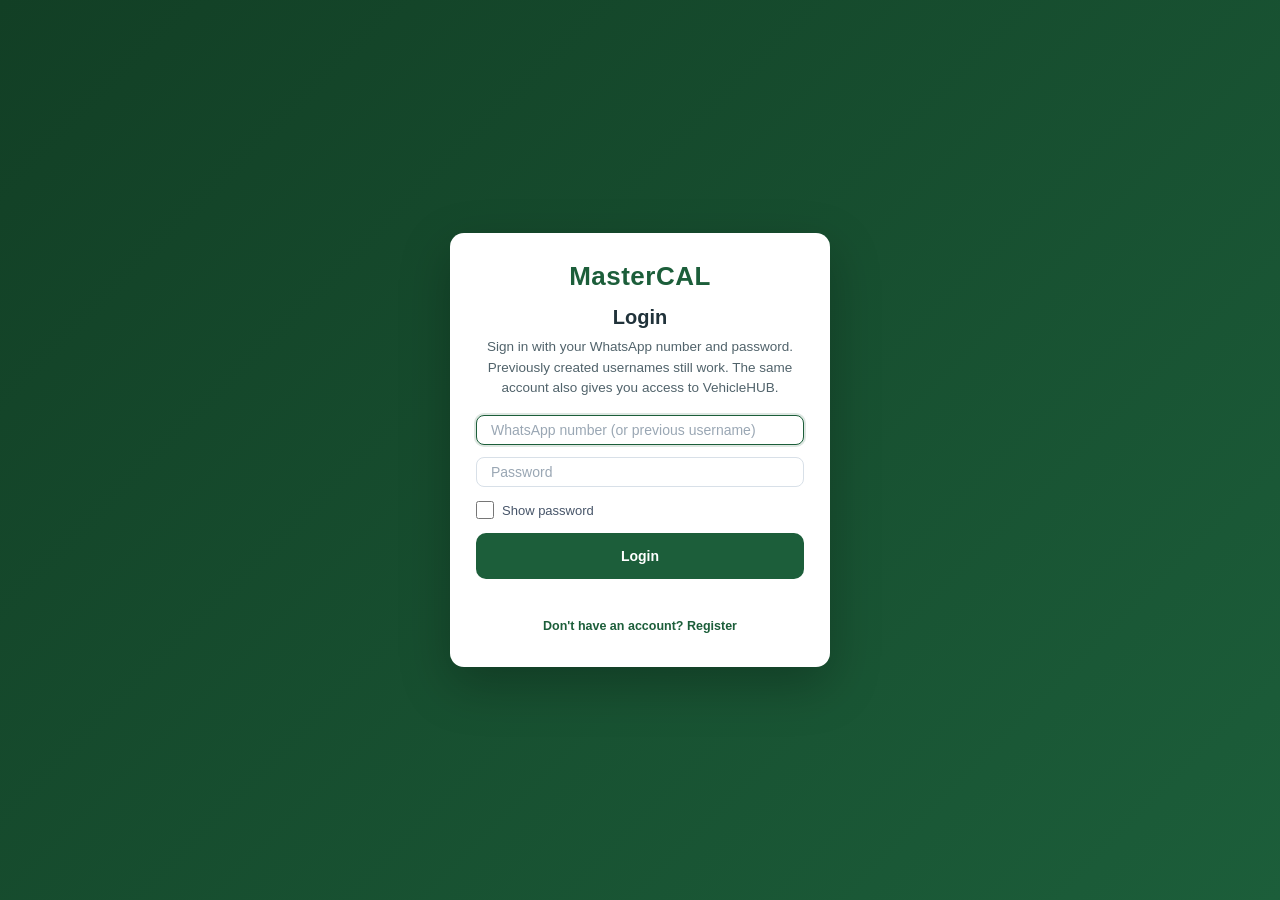
==== index.html @ ed84765b "Refresh MasterCAL app cache version" ====
<!DOCTYPE html>
<html lang="en">

<head>

  <meta charset="UTF-8">
  <meta name="viewport" content="width=device-width,initial-scale=1,viewport-fit=cover">

  <title>MasterCAL Pro</title>

  <!-- PWA -->
  <link rel="manifest" href="manifest.json">
  <meta name="theme-color" content="#1c5e3a">
  <meta name="mobile-web-app-capable" content="yes">
  <meta name="apple-mobile-web-app-capable" content="yes">
  <meta name="apple-mobile-web-app-status-bar-style" content="black-translucent">
  <meta name="apple-mobile-web-app-title" content="MasterCAL">
  <link rel="icon" type="image/png" sizes="32x32" href="icons/favicon-32.png">
  <link rel="apple-touch-icon" sizes="180x180" href="icons/apple-touch-icon.png">

  <!-- SPEED: open the connections to Google Apps Script early (the /exec URL redirects to googleusercontent.com) -->
  <link rel="preconnect" href="https://script.google.com" crossorigin>
  <link rel="preconnect" href="https://script.googleusercontent.com" crossorigin>

  <link rel="stylesheet" href="styles.css">

</head>


<body>

<!-- ACCESS GATE (login / register / pending / blocked) -->
<div id="gate" class="gate">
  <div class="gateCard">
    <div class="gateLogo">MasterCAL</div>
    <div id="gateBody"></div>
  </div>
</div>

<!-- LOADING OVERLAY -->
<div id="loading" class="loading">
  <div class="spinner"></div>
  <div class="loadingText" id="loadingText">Loading…</div>
</div>

<div class="offlineBar" id="offlineBar">
  You are offline — calculations need an internet connection. The app will keep working once you reconnect.
</div>


<div class="page">


  <!-- HEADER -->
  <div class="header">
    <div class="headerTitle">
      <h1>MasterCAL</h1>
      <span>Vehicle Leasing Rental Calculator</span>
    </div>
  </div>

  <!-- TABS -->
  <div class="tabBar">
    <button type="button" class="tab active" data-tab="vehicle">Vehicle Lease</button>
    <button type="button" class="tab" data-tab="threewheel">Three-Wheel</button>
    <button type="button" class="tab" data-tab="bike">Bike Lease</button>
    <button type="button" class="tab" data-tab="vcheck">Vehicle Checking</button>
    <button type="button" class="tab tab-hub" data-tab="hubVehicles">Vehicles</button>
    <button type="button" class="tab tab-hub" data-tab="hubBuyers">Buyers</button>
    <button type="button" class="tab tab-hub" data-tab="hubMatches">Matches</button>
  </div>


  <!-- ============ VEHICLE PANEL ============ -->
  <div id="vehiclePanel">


  <!-- MAIN CONTENT -->
  <div class="main">

    <!-- FACILITY DETAILS -->
    <div class="facility">

      <div class="cardTitle">Facility Details</div>

      <div class="field">
        <label>PRODUCT TYPE</label>
        <select id="productType"></select>
      </div>

      <div class="field">
        <label id="lblFacilityAmount">FACILITY AMOUNT</label>
        <input id="facilityAmount" type="number" inputmode="decimal">
      </div>

      <div class="field">
        <label id="lblBic">BIC</label>
        <input id="bic" type="number" inputmode="decimal">
      </div>

      <div class="field">
        <label id="lblInsurance">INSURANCE</label>
        <input id="insurance" type="number" inputmode="decimal">
      </div>

      <div class="field">
        <label id="lblStampDuty">STAMP DUTY</label>
        <select id="stampDuty"></select>
      </div>

      <div class="field">
        <label id="lblIrr">IRR (%)</label>
        <input id="irr" type="number" inputmode="decimal">
      </div>

      <div class="field">
        <label id="lblPeriod">PERIOD</label>
        <input id="period" type="number" inputmode="numeric">
      </div>

      <!-- MONTHLY RENTAL sits under the facility inputs -->
      <div class="summary">
        <div class="tw-bigrow">
          <div class="tw-biglabel" id="monthlyRentalTitle">Monthly Rental</div>
          <div class="bigValue red"><span id="monthlyRental">0.00</span></div>
        </div>
        <table class="summaryTable">
          <tr><td>Rate /100,000</td><td id="rate100"></td></tr>
          <tr><td>Total Interest</td><td id="totalInterest"></td></tr>
          <tr><td>Total Paid</td><td id="totalPaid"></td></tr>
        </table>
      </div>

    </div>


    <!-- MIDDLE COLUMN: ADD BULLET PAYMENT on top, the bullet schedule under it,
         Rental with Residual at the bottom -->
    <div class="bulletColumn">

    <div class="bulletButtonCard">
      <button type="button" id="addBulletPaymentButton" class="addBulletPaymentButton">
        ADD BULLET PAYMENT
      </button>
    </div>

    <!-- BULLET PAYMENT SCHEDULE -->
    <div class="scheduleCard" id="scheduleCard">

      <div class="scheduleHeader">
        <div class="cardTitle scheduleTitle">Bullet Payment Schedule</div>
        <div class="scheduleControls">
          <select id="scheduleType">
            <option value="MANUAL SCHEDULE">MANUAL SCHEDULE</option>
            <option value="SLABBED SCHEDULE">SLABBED SCHEDULE</option>
          </select>
        </div>
      </div>

      <div class="scheduleTableContainer">
        <table id="scheduleTable">
          <thead>
            <tr>
              <th>FROM</th>
              <th>TO</th>
              <th>AMOUNT</th>
            </tr>
          </thead>
          <tbody id="scheduleBody"></tbody>
        </table>
      </div>

    </div>


    <!-- RENTAL WITH RESIDUAL -->
    <div class="summaryColumn residualCard">

      <div class="bulk">
        <div class="cardTitle">Rental with Residual</div>
        <div class="tw-bigrow">
          <div class="tw-biglabel">Residual Rental</div>
          <div class="bigValue blue"><span id="lastMonthRental">0.00</span></div>
        </div>
        <table class="summaryTable">
          <tr><td>Residual Value</td><td id="bulkAmount"></td></tr>
          <tr><td>Total Interest</td><td id="lastMonthInterest"></td></tr>
          <tr><td>Total Paid</td><td id="lastMonthTotalPaid"></td></tr>
        </table>
      </div>

    </div>

    </div>
    <!-- END .bulletColumn -->

  </div>
  <!-- END .main -->


  <!-- CHARGES CALCULATION (J1:L14) -->
  <div id="chargesSection" class="chargesCard">
    <div class="cardTitle" id="chargesTitle">Charges Calculation</div>
    <div class="tw-bigrow">
      <div class="tw-biglabel">Total Charges</div>
      <div class="bigValue red"><span id="chargesTotal">0.00</span></div>
    </div>
    <table class="chargesTable">
      <tbody id="chargesBody"></tbody>
    </table>
  </div>

  <!-- Rental-schedule toggle: full-width bar under the cards (same as the other tabs) -->
  <div class="vehicleScheduleToggleRow">
    <button type="button" id="rentalScheduleToggle" class="rentalScheduleToggle">
      SHOW RENTAL SCHEDULE
    </button>
  </div>


  <!-- RENTAL SCHEDULE -->
  <div id="rentalScheduleSection" class="rentalScheduleSection">
    <div class="rentalScheduleTableContainer">
      <table id="rentalScheduleTable">
        <tbody id="rentalScheduleBody"></tbody>
      </table>
    </div>
  </div>

  </div>
  <!-- ============ END VEHICLE PANEL ============ -->


  <!-- ============ THREE-WHEEL PANEL (built by app.js) ============ -->
  <div id="threewheelPanel" hidden>
    <div id="twLoading" class="twLoading">Loading three-wheel calculator…</div>
    <div id="twGrid" class="tw-grid"></div>

    <!-- 3W RENTAL SCHEDULE (computed in app.js) -->
    <div class="twScheduleWrap">
      <button type="button" id="twScheduleToggle" class="rentalScheduleToggle">
        SHOW RENTAL SCHEDULE
      </button>
      <div id="twScheduleSection" class="rentalScheduleSection">
        <div class="rentalScheduleTableContainer">
          <table id="twScheduleTable"><tbody id="twScheduleBody"></tbody></table>
        </div>
      </div>
    </div>
  </div>

  <!-- ============ BIKE PANEL (built by app.js) ============ -->
  <div id="bikePanel" hidden>
    <div id="bkLoading" class="twLoading">Loading bike calculator…</div>
    <div id="bkGrid" class="tw-grid"></div>

    <!-- BIKE RENTAL SCHEDULE (computed in app.js) -->
    <div class="twScheduleWrap">
      <button type="button" id="bkScheduleToggle" class="rentalScheduleToggle">
        SHOW RENTAL SCHEDULE
      </button>
      <div id="bkScheduleSection" class="rentalScheduleSection">
        <div class="rentalScheduleTableContainer">
          <table id="bkScheduleTable"><tbody id="bkScheduleBody"></tbody></table>
        </div>
      </div>
    </div>
  </div>



  <!-- ============ VEHICLE CHECKING (ikman.lk / riyasewana.com ad prices, filled by app.js) ============ -->
  <div id="vcheckPanel" class="vcPanel" hidden>
    <form id="vcForm" class="vcForm" autocomplete="off">
      <label><span>Vehicle Type</span><select id="vcType" required></select></label>
      <label><span>Make</span><select id="vcMake" required></select>
        <input id="vcMakeOther" type="text" placeholder="Enter make" hidden></label>
      <label><span>Model</span><select id="vcModel" required></select>
        <input id="vcModelOther" type="text" placeholder="Enter model" hidden></label>
      <label><span>Grade</span><select id="vcGrade"></select></label>
      <label><span>Year</span><select id="vcYear"></select></label>
      <button type="submit" id="vcGo" class="vcGo">Check</button>
    </form>
    <div id="vcOut" class="vcOut"><p class="vcHint">Select the make, model and year, then tap <b>Check</b> to see a price summary of current ads on ikman.lk and riyasewana.com.</p></div>
  </div>

  <!-- ============ VEHICLEHUB SECTIONS ============ -->
  <div id="hubPanel" class="hubPanel" hidden>
    <iframe id="hubFrame" class="hubFrame" title="VehicleHUB section" loading="lazy"></iframe>
  </div>

</div>
<!-- END .page -->


<script src="app.js?v=90"></script>

<script>
  /* Register the service worker (PWA install + offline shell). */
  if ("serviceWorker" in navigator) {
    window.addEventListener("load", function () {
      navigator.serviceWorker.register("sw.js").catch(function (e) {
        console.warn("SW registration failed:", e);
      });
    });
  }
</script>

</body>

</html>
---- styles.css ----
/* =====================================================================
   MasterCAL Pro — styles.css  (v30, fresh consolidated build)

   ONE theme only: Central Finance — deep forest green (#1c5e3a) brand,
   orange accent, RED result amounts, clean white inputs, soft cards.

   Layout
     • Vehicle tab  : 4-column grid on wide screens (≥1100px),
                      3 columns when the Bullet card is hidden;
                      stacks to one column below 1100px.
     • Three-Wheel  : 4-card grid on wide screens; stacks below.
   No legacy teal / yellow-input / duplicate-theme layers remain.
===================================================================== */

/* ---------- design tokens ---------- */
:root{
  /* input boxes: 35% shorter than before (46px -> 30px, 50px on phones -> 32px, schedule 32px -> 21px, charges dropdown 34px -> 22px) */
  --ctl-h:30px; --ctl-h-sm:21px; --ctl-h-xs:22px;
  /* every card on every tab has at least this height (set from measured content, see end of file) */
  --card-min-h:580px;
  --brand:#1c5e3a; --brand-600:#17502f; --brand-700:#123f25;
  --accent:#f5a623;
  --bg:#f4f6fa; --card:#ffffff; --line:#e7eaf0;
  --ink:#1e293b; --muted:#5b6b7b; --faint:#9aa7b4;
  --field:#ffffff; --field-bd:#d8e0e8; --row:#f6f8fb;
  --result-bg:#f6faf7; --result-ink:#d8261c; --result-bd:#dce8e0;
}

*{
  margin:0; padding:0; box-sizing:border-box;
  font-family:"Inter",-apple-system,"Segoe UI",Roboto,Arial,sans-serif;
}

body{
  background:var(--bg);
  color:var(--ink);
  padding:10px;
  -webkit-font-smoothing:antialiased;
}

.page{ width:100%; max-width:1480px; margin:0 auto; }


/* ---------- offline banner ---------- */
.offlineBar{
  display:none;
  width:100%; max-width:1480px;
  margin:0 auto 10px;
  background:#d71920; color:#fff;
  border-radius:8px; padding:8px 14px;
  font-size:13px; font-weight:600;
}
.offlineBar.show{ display:block; }


/* ---------- header ---------- */
.header{
  background:linear-gradient(100deg,var(--brand-700),var(--brand));
  border-radius:14px;
  color:#fff;
  padding:16px 22px;
  margin-bottom:12px;
  box-shadow:0 6px 18px rgba(11,60,37,.20);
  border-bottom:3px solid var(--accent);
}
.header .headerTitle{ width:300px; }
.header h1{ font-size:26px; font-weight:700; letter-spacing:.3px; line-height:1.1; }
.header span{ display:block; font-size:13px; margin-top:4px; opacity:.92; }


/* ---------- tabs ---------- */
.tabBar{ display:flex; gap:8px; margin:0 0 12px; flex-wrap:wrap; }
.tab{
  flex:0 0 auto;
  border:1px solid var(--line);
  background:#fff;
  color:var(--muted);
  font-size:14px; font-weight:700;
  padding:10px 20px;
  border-radius:10px;
  cursor:pointer;
}
.tab.active{ background:var(--brand); color:#fff; border-color:var(--brand); }
.tab:hover:not(.active){ background:#f2f6f4; }


/* ---------- cards (shared) ---------- */
.facility,
.scheduleCard,
.summaryColumn,
.chargesCard,
.rentalScheduleSection,
.bulletButtonCard,
.tw-card{
  background:var(--card);
  border:1px solid var(--line);
  border-radius:14px;
  padding:18px;
  box-shadow:0 6px 18px rgba(20,40,60,.05);
}

/* stacked-view spacing (reset inside the wide grid below) */
.facility,
.scheduleCard,
#chargesSection,
.summaryColumn,
.bulletButtonCard{ margin-bottom:12px; }
.bulletButtonCard{ padding:12px; }
.facility .summary{ margin-top:12px; padding-top:4px; }
.vehicleScheduleToggleRow{ margin-bottom:12px; }
.vehicleScheduleToggleRow .rentalScheduleToggle{ width:100%; height:46px; margin:0; }
.summaryColumn .summary,
.summaryColumn .bulk{ background:none; border:0; box-shadow:none; padding:0; border-radius:0; }

.cardTitle,
.scheduleTitle{
  color:var(--ink);
  font-size:16px;             /* headings a touch smaller */
  font-weight:700;
  margin-bottom:10px;
  line-height:1.15;
  text-transform:uppercase;   /* all card headings uppercase, one size */
  letter-spacing:.3px;
}


/* ---------- form fields ---------- */
.field{ margin-bottom:10px; }
.field label{
  display:block;
  color:var(--muted);
  font-size:12px; font-weight:600;
  letter-spacing:.2px;
  margin-bottom:5px;
}

/* spacer between the two summary cards (stacked view) */
.summarySpacer{ height:14px; }

/* ---------- grid lines between rows inside cards ---------- */
.facility .field,
.tw-card .field{
  border-bottom:1px solid var(--line);
  padding-bottom:6px;
}
.facility .field:last-of-type,
.tw-card .field:last-of-type{ border-bottom:0; padding-bottom:0; }

/* horizontal rule under each card title */
.facility .cardTitle,
.tw-card .cardTitle,
.summaryColumn .cardTitle,
.chargesCard .cardTitle{
  border-bottom:2px solid var(--line);
  padding-bottom:10px;
}

input, select{
  width:100%;
  height:var(--ctl-h);
  border:1px solid var(--field-bd);
  border-radius:8px;
  padding:0 10px;
  background:var(--field);
  color:var(--ink);
  font-size:14px;
  outline:none;
}
input::placeholder{ color:var(--faint); }
input:focus, select:focus{
  border-color:var(--brand);
  box-shadow:0 0 0 3px rgba(28,94,58,.14);
}

/* disabled inputs (BIC / INSURANCE / STAMP DUTY when the sheet flag = NO) */
input:disabled, select:disabled,
input.is-disabled, select.is-disabled{
  background:#eef1f4;
  color:var(--faint);
  border-color:#e2e7ec;
  cursor:not-allowed;
  opacity:.85;
}


/* ---------- result value boxes (RED) ---------- */
.bigValue{
  height:64px;
  border-radius:12px;
  background:var(--result-bg);
  color:var(--result-ink);
  border:1px solid var(--result-bd);
  font-size:32px; font-weight:700;
  display:flex; align-items:center; justify-content:flex-end;
  padding:0 16px;
  margin-bottom:16px;
  font-variant-numeric:tabular-nums;
}
.bigValue.calculating{ opacity:.75; position:relative; }
.bigValue.calculating::before{
  content:"";
  position:absolute; left:14px;
  width:18px; height:18px;
  border:3px solid rgba(28,94,58,.30);
  border-top-color:var(--brand);
  border-radius:50%;
  animation:mc-spin .7s linear infinite;
}


/* ---------- summary tables (soft pill rows) ---------- */
.summaryTable{ width:100%; border-collapse:separate; border-spacing:0 6px; table-layout:fixed; }
.summaryTable td{
  border:0;
  background:var(--row);
  height:38px; padding:8px 12px;
  font-size:13px; color:var(--muted);
}
.summaryTable td:first-child{ border-radius:8px 0 0 8px; text-align:left; width:58%; }
.summaryTable td:last-child{
  border-radius:0 8px 8px 0;
  text-align:right;
  color:var(--ink); font-weight:700;
  font-variant-numeric:tabular-nums;
}


/* ---------- action buttons ---------- */
.addBulletPaymentButton,
.rentalScheduleToggle{
  width:100%; height:44px;
  border:0; border-radius:10px;
  background:var(--brand); color:#fff;
  font-size:12.5px; font-weight:700; letter-spacing:.3px;
  cursor:pointer;
  box-shadow:0 2px 8px rgba(28,94,58,.22);
}
.addBulletPaymentButton:hover,
.rentalScheduleToggle:hover{ background:var(--brand-700); }

/* buttons pinned to the bottom of a card */
.chargesButtons{ margin-top:auto; padding-top:14px; display:flex; flex-direction:column; gap:8px; }
.chargesButtons .addBulletPaymentButton,
.chargesButtons .rentalScheduleToggle{ width:100%; margin:0; }

/* ADD BULLET PAYMENT button: its own small card at the top of the middle column */
.bulletButtonCard .addBulletPaymentButton{ width:100%; margin:0; }


/* ---------- bullet payment schedule ---------- */
.scheduleHeader{
  display:flex; justify-content:space-between; align-items:flex-start;
  margin-bottom:10px; gap:12px;
}
.scheduleControls{ display:flex; align-items:center; gap:8px; }
.scheduleHeader select{ width:180px; height:29px; flex-shrink:0; font-size:12px; padding:0 10px; }

.scheduleTableContainer{ overflow:auto; }

table{ width:100%; border-collapse:collapse; table-layout:fixed; }

#scheduleTable th{
  height:28px; padding:4px;
  border:1px solid #dbe7e4;
  background:var(--brand); color:#fff;
  font-size:13px; font-weight:700; text-align:center;
}
#scheduleTable td{ height:26px; padding:2px 3px; border:1px solid #eef1f4; text-align:center; }
#scheduleTable td:nth-child(1){ width:24%; }
#scheduleTable td:nth-child(2){ width:24%; }
#scheduleTable td:nth-child(3){ width:56%; }
#scheduleTable input{
  width:100%; height:var(--ctl-h-sm); padding:0 6px;
  font-size:13px; text-align:center;
  background:var(--field); border:1px solid var(--field-bd);
  border-radius:8px; min-width:0;
}

/* MANUAL SCHEDULE hides the "TO" column; SLABBED shows it */
#scheduleTable.hide-to th:nth-child(2),
#scheduleTable.hide-to td:nth-child(2){ display:none; }
#scheduleTable.hide-to th:nth-child(1),
#scheduleTable.hide-to td:nth-child(1){ width:40%; }
#scheduleTable.hide-to th:nth-child(3),
#scheduleTable.hide-to td:nth-child(3){ width:60%; }

.scheduleAmountCell{ display:flex; align-items:center; gap:6px; width:100%; }
.scheduleAmountCell input{ flex:1; min-width:9ch; }   /* ~10 numeric digits */
.scheduleAction{
  width:56px; height:32px; padding:0 2px;
  border:0; border-radius:8px;
  background:var(--brand); color:#fff;
  font-size:10px; font-weight:700; cursor:pointer;
}
.scheduleAction.delete{ background:#e11d48; }
.scheduleAction:hover{ opacity:.9; }
.scheduleAction:disabled{ opacity:.6; cursor:not-allowed; }


/* ---------- charges card ---------- */
.chargesCard{ margin-top:0; display:flex; flex-direction:column; }   /* gap comes from the card above (margin-bottom:12px) */
.chargesTable{ width:100%; border-collapse:separate; border-spacing:0 6px; table-layout:fixed; }
.chargesTable td{ border:0; background:var(--row); height:38px; padding:8px 12px; font-size:13px; color:var(--muted); }
.chargesTable td:first-child{ border-radius:8px 0 0 8px; text-align:left; width:58%; }
.chargesTable td:last-child{ border-radius:0 8px 8px 0; text-align:right; font-weight:700; color:var(--ink); white-space:nowrap; font-variant-numeric:tabular-nums; }
.chargesCard .tw-bigrow{ margin-top:0; }

.chargesSelect{
  width:auto; max-width:100%; height:var(--ctl-h-xs); padding:0 6px;
  font-size:12px; border:1px solid var(--field-bd); border-radius:6px;
  background:var(--field); font-weight:600; color:var(--ink);
}


/* ---------- rental schedule ---------- */
.rentalScheduleSection{ width:100%; margin-top:10px; display:none; padding:0 12px 12px; }
.rentalScheduleTableContainer{ width:100%; overflow:auto; max-height:520px; }
#rentalScheduleTable{ width:100%; min-width:1050px; border-collapse:collapse; table-layout:fixed; }
#rentalScheduleTable tr:first-child td{
  height:42px; padding:7px 8px;
  background:var(--brand); color:#fff; border:1px solid #fff;
  font-size:13px; font-weight:700; text-align:center; white-space:nowrap;
}
#rentalScheduleTable tr:not(:first-child) td{
  height:34px; padding:5px 8px;
  border:1px solid #d9d9d9; background:#fff; color:var(--ink);
  font-size:13px; white-space:nowrap;
}
#rentalScheduleTable td:first-child{ text-align:center; font-weight:600; }
#rentalScheduleTable tr:not(:first-child) td:not(:first-child){ text-align:right; }
#rentalScheduleTable td:nth-child(1){ width:11%; }
#rentalScheduleTable td:nth-child(2){ width:18%; }
#rentalScheduleTable td:nth-child(3){ width:18%; }
#rentalScheduleTable td:nth-child(4){ width:18%; }
#rentalScheduleTable td:nth-child(5){ width:18%; }
#rentalScheduleTable td:nth-child(6){ width:17%; }
#rentalScheduleTable tr:not(:first-child):hover td{ background:#f4fbfb; }


/* ---------- 3W rental schedule ---------- */
.twScheduleWrap{ margin-top:12px; }
.twScheduleWrap .rentalScheduleToggle{ width:100%; height:46px; }
#twScheduleSection,
#bkScheduleSection { display:none; margin-top:10px; }
#twScheduleTable,
#bkScheduleTable { width:100%; min-width:640px; border-collapse:collapse; table-layout:fixed; }
#twScheduleTable tr:first-child td,
#bkScheduleTable tr:first-child td {
  height:42px; padding:7px 8px;
  background:var(--brand); color:#fff; border:1px solid #fff;
  font-size:13px; font-weight:700; text-align:center; white-space:nowrap;
}
#twScheduleTable tr:not(:first-child) td,
#bkScheduleTable tr:not(:first-child) td {
  height:34px; padding:5px 8px;
  border:1px solid #d9d9d9; background:#fff; color:var(--ink);
  font-size:13px; white-space:nowrap;
}
#twScheduleTable td:first-child,
#bkScheduleTable td:first-child { text-align:center; font-weight:600; width:10%; }
#twScheduleTable tr:not(:first-child) td:not(:first-child),
#bkScheduleTable tr:not(:first-child) td:not(:first-child) { text-align:right; }
#twScheduleTable tr:not(:first-child):hover td,
#bkScheduleTable tr:not(:first-child):hover td { background:#f4fbfb; }


/* ---------- three-wheel tab ---------- */
.twLoading{ padding:30px; text-align:center; color:var(--muted); font-weight:600; }
.tw-grid{ display:grid; grid-template-columns:1fr; gap:12px; position:relative; }

/* 3W busy state: dim the grid + centered spinner while the sheet
   recalculates or dropdown options are refreshing. */
.tw-grid.tw-busy{ pointer-events:none; }
.tw-grid.tw-busy::after{
  content:""; position:absolute; inset:-4px; z-index:5;
  background:rgba(244,246,250,.55); border-radius:14px;
}
.tw-grid.tw-busy::before{
  content:""; position:absolute; z-index:6;
  top:50%; left:50%; margin:-22px 0 0 -22px;
  width:44px; height:44px;
  border:4px solid #cfe6e8; border-top-color:var(--brand);
  border-radius:50%; animation:mc-spin .8s linear infinite;
}

/* Fields are horizontal: label on the left, control on the right
   (both the Vehicle-Lease facility card and the 3W cards). */
.facility .field,
.tw-card .field{
  display:flex; align-items:center; justify-content:space-between;
  gap:12px; margin-bottom:7px;
}
.facility .field label,
.tw-card .field label{ margin:0; flex:1 1 auto; }
.facility .field select,
.facility .field input,
.tw-card .field select,
.tw-card .field input{ flex:0 0 auto; width:48%; max-width:230px; }

/* big result value with a label tile beside it */
.tw-bigrow{ display:flex; gap:10px; align-items:stretch; margin-bottom:10px; }
.tw-biglabel{
  flex:0 0 42%;
  display:flex; align-items:center;
  font-weight:800; font-size:14px; letter-spacing:.3px; color:var(--ink); text-transform:uppercase;
  background:#fff; border:1px solid var(--result-bd); border-radius:12px; padding:0 14px;
}
.tw-bigrow .bigValue{ flex:1 1 auto; margin:0; }

/* spacing for the 3W summary tables (replaces old inline styles) */
.tw-card .summaryTable{ margin-top:8px; }

/* Initial-Charges input block sits below the summary table */
.tw-card-inputs{ margin-top:10px; }

/* dark line separating the RMV input from Total Capitalized / Flat Rate */
.tw-cap-divider{ border-top:2px solid var(--ink); margin:10px 0 4px; }
.tw-cap-table{ margin-top:0; }

/* the "PAYMENT DETAIL" sub-heading inside a 3W card */
.tw-card .tw-subtitle{ margin-top:12px; }
.summaryColumn .tw-subtitle{ margin-top:12px; }

/* read-only display field (kept for any future use) */
.tw-readonly{ background:var(--row); color:var(--ink); font-weight:700; cursor:default; }
.tw-readonly:focus{ box-shadow:none; border-color:var(--field-bd); }

/* on small phones keep label and control on one row; the control takes a bit more room */
@media (max-width:560px){
  .facility .field,
  .tw-card .field{ gap:10px; }
  .facility .field select, .facility .field input,
  .tw-card .field select, .tw-card .field input{ width:56%; max-width:none; }
  .tw-biglabel{ flex-basis:40%; font-size:12px; }
}


/* ---------- loading overlay ---------- */
.loading{
  position:fixed; inset:0; z-index:9998;
  display:none;   /* JS sets display:flex to show */
  flex-direction:column; align-items:center; justify-content:center; gap:14px;
  background:rgba(238,242,247,.94);
}
.spinner{
  width:46px; height:46px;
  border:4px solid #cfe6e8; border-top-color:var(--brand);
  border-radius:50%; animation:mc-spin .8s linear infinite;
}
.loadingText{ color:var(--brand); font-weight:700; font-size:15px; }
@keyframes mc-spin{ to{ transform:rotate(360deg); } }


/* ---------- access gate ---------- */
.gate{
  position:fixed; inset:0; z-index:9999;
  display:none;   /* JS sets display:flex to show */
  align-items:center; justify-content:center; padding:20px;
  background:linear-gradient(135deg,var(--brand-700),var(--brand));
}
.gateCard{
  width:100%; max-width:380px; background:#fff; border-radius:14px;
  padding:28px 26px; box-shadow:0 18px 50px rgba(0,0,0,.25); text-align:center;
}
.gateLogo{ font-size:26px; font-weight:800; color:var(--brand); margin-bottom:14px; letter-spacing:.5px; }
.gateCard h2{ font-size:20px; color:#20323a; margin-bottom:8px; }
.gateCard p{ font-size:13.5px; color:#51636b; line-height:1.55; margin-bottom:16px; }
.gateCard input{
  width:100%; height:var(--ctl-h); border:1px solid var(--field-bd); border-radius:8px;
  padding:0 14px; font-size:14px; background:#fff; margin-bottom:12px;
}
.gateCard input:focus{ border-color:var(--brand); box-shadow:0 0 0 2px rgba(28,94,58,.15); }
.gateBtn{
  width:100%; height:46px; border:0; border-radius:10px;
  background:var(--brand); color:#fff; font-size:14px; font-weight:700;
  cursor:pointer; margin-top:4px;
}
.gateBtn:hover{ background:var(--brand-700); }
.gateBtn:disabled{ opacity:.6; cursor:default; }

/* 6-digit OTP code entry */
.gateCard input.gateCode{
  height:36px; text-align:center; font-size:22px; font-weight:700;
  letter-spacing:10px; padding:0;
}
.gateCard input.gateCode::placeholder{ letter-spacing:8px; color:#cfd8dc; }

.gateBtnLink{
  width:100%; background:none; border:0; color:var(--brand);
  font-size:12.5px; font-weight:600; cursor:pointer; margin-top:10px; padding:6px;
}
.gateBtnLink:hover{ text-decoration:underline; }
.gateMuted{
  font-size:12.5px; color:#8797a0; background:#f2f6f7;
  border-radius:6px; padding:8px; margin-bottom:14px; word-break:break-all;
}
.gateErr{ color:#d71920; font-size:12.5px; margin-top:8px; min-height:16px; }
.gateShowPass{ display:flex; align-items:center; gap:8px; font-size:13px; color:#475569; margin:2px 0 10px; text-align:left; cursor:pointer; }
.gateShowPass input{ width:18px; height:18px; margin:0; }


/* ---------- panels hide correctly even with the grid display ---------- */
#vehiclePanel[hidden],
#threewheelPanel[hidden]{ display:none !important; }


/* =====================================================================
   WIDE SCREENS (≥1100px)
   Vehicle = one equal-height row of cards; Three-Wheel = 4 columns.
===================================================================== */
@media (min-width:1100px){

  /* Vehicle panel: three equal-width, equal-height columns
     — Facility + Monthly Rental | Bullet button, schedule, Residual | Charges */
  #vehiclePanel{
    display:grid;
    grid-template-columns:repeat(3, 1fr);
    gap:12px;
    align-items:stretch;
  }

  .bulletColumn{ display:flex; flex-direction:column; gap:12px; min-height:0; }
  .bulletColumn .bulletButtonCard{ margin:0; flex:0 0 auto; }
  .bulletColumn .scheduleCard{ margin:0; flex:1 1 auto; min-height:0; overflow:auto; }
  .bulletColumn .residualCard{ margin:0 0 0 0; margin-top:auto; flex:0 0 auto; }
  .facility .summary{ margin-top:auto; padding-top:12px; }

  .main,
  .main.schedule-hidden{ display:contents; }

  .facility,
  .scheduleCard,
  .summaryColumn,
  #chargesSection{ margin-top:0; margin-bottom:0; align-self:stretch; min-height:0; }   /* margin-top:0 -> same top line + same height as Facility */

  .facility{ display:flex; flex-direction:column; }
  .scheduleCard{ display:flex; flex-direction:column; }
  .scheduleTableContainer{ flex:1; min-height:0; }

  .summaryColumn{ display:flex; flex-direction:column; }
  .summarySpacer{ display:none; }
  .summary,
  .bulk{ flex:0 0 auto; }
  .summaryTable, .chargesTable{ border-spacing:0 4px; }
  .summaryTable td, .chargesTable td{ height:30px; }

  #chargesSection{ overflow:auto; }

  /* SAME card size on every tab (width = 1/3 of the row, height = at least --card-min-h) */
  .facility,
  #chargesSection,
  .tw-card{ min-height:var(--card-min-h); }

  .vehicleScheduleToggleRow{ grid-column:1 / -1; margin:0; }

  #rentalScheduleSection{ grid-column:1 / -1; margin-top:0; }

  /* three-wheel: three equal-width, equal-height cards */
  .tw-grid{ grid-template-columns:repeat(3, 1fr); align-items:stretch; }
  .tw-card{ display:flex; flex-direction:column; }
}


/* =====================================================================
   TABLET / MOBILE (<900px) — touch-friendly, single column
===================================================================== */
@media (max-width:900px){
  body{ padding:8px; }

  .header{ padding:14px 16px; }
  .header > div{ width:100% !important; }
  .header h1{ font-size:24px; }
  .header span{ font-size:12px; }

  input, select{ height:32px; font-size:16px; }   /* 35% lower than the old 50px; 16px font still stops iOS auto-zoom */
  .field{ margin-bottom:12px; }
  .field label{ font-size:13px; }

  .bigValue{ height:58px; font-size:28px; }
  .chargesTotal{ font-size:28px; }   /* keep in step with .bigValue */

  .scheduleHeader{ flex-direction:column; align-items:stretch; gap:8px; }
  .scheduleHeader select{ width:100%; height:32px; }
  #scheduleTable input{ height:27px; font-size:15px; }
  .scheduleAction{ height:40px; width:64px; font-size:11px; }

  .addBulletPaymentButton,
  .rentalScheduleToggle{ height:48px; font-size:13px; }

  .summaryTable td{ height:34px; font-size:13.5px; }
  .rentalScheduleTableContainer{ max-height:72vh; }
}

@media (max-width:560px){
  body{ padding:6px; }
  .header h1{ font-size:22px; }
  .header span{ font-size:11px; }
  .facility,.scheduleCard,.summaryColumn,.chargesCard,.tw-card{ padding:14px; }
  .bigValue{ height:54px; font-size:24px; }
  .chargesTotal{ font-size:24px; }
  #scheduleTable th{ font-size:12px; }
  .gateCard{ padding:24px 20px; }
}

/* disabled action buttons (e.g. ADD BULLET PAYMENT for Express facilities) */
.addBulletPaymentButton:disabled,
.addBulletPaymentButton.is-disabled{
  background:#aeb8b3; color:#f2f5f3; box-shadow:none; cursor:not-allowed; opacity:.75;
}

/* PAYMENT DETAIL block at the bottom of the Rental Calculation card: compact so the
   card stays the same size as every other card. */
.tw-card .tw-subtitle{ margin-top:8px; }
.tw-card .summaryTable.tw-pay{ border-spacing:0 3px; margin-top:4px; }
.tw-card .summaryTable.tw-pay td{ height:22px; padding:3px 12px; font-size:12.5px; }


/* ---------- VehicleHub tabs (Request / Matches) ---------- */
.tab-hub{ border-color:#c9d6f0; color:#1d3f8f; }
.tab-hub.active{ background:#1d3f8f; border-color:#1d3f8f; color:#fff; }
.tab-hub:hover:not(.active){ background:#eef3fd; }
.hubPanel{ background:var(--card); border:1px solid var(--line); border-radius:14px; overflow:hidden;
  box-shadow:0 6px 18px rgba(20,40,60,.05); }
.hubPanel[hidden]{ display:none !important; }
.hubFrame{ display:block; width:100%; height:calc(100vh - 155px); min-height:520px; border:0; background:#f3f5f9; }
@media (max-width:560px){ .hubFrame{ height:calc(100vh - 135px); } }


/* ---------- Vehicle Checking tab ---------- */
.vcPanel{ background:var(--card); border:1px solid var(--line); border-radius:14px; padding:16px;
  box-shadow:0 6px 18px rgba(20,40,60,.05); }
.vcPanel[hidden]{ display:none !important; }
.vcForm{ display:grid; grid-template-columns:repeat(5,minmax(0,1fr)) auto; gap:10px; align-items:end; }
.vcForm label span{ display:block; font-size:12px; font-weight:700; color:var(--muted); margin-bottom:4px; }
.vcForm input, .vcForm select{ width:100%; height:38px; border:1px solid var(--field-bd); border-radius:8px; padding:0 10px; font-size:14px; background:var(--field); }
.vcForm select:disabled{ opacity:.6; }
.vcForm input[hidden]{ display:none; }
.vcForm select + input{ margin-top:6px; }
.vcForm input:focus, .vcForm select:focus{ outline:none; border-color:var(--brand); box-shadow:0 0 0 2px rgba(28,94,58,.15); }
.vcGo{ height:38px; padding:0 22px; border:0; border-radius:8px; background:var(--brand); color:#fff; font-weight:700; font-size:14px; cursor:pointer; }
.vcGo:disabled{ opacity:.6; cursor:default; }
.vcOut{ margin-top:14px; }
.vcHint{ color:var(--muted); font-size:13.5px; line-height:1.55; }
.vcErr{ color:#d71920; font-size:13.5px; }
.vcSite{ border-top:1px solid var(--line); padding-top:12px; margin-top:12px; }
.vcSite:first-child{ border-top:0; margin-top:0; padding-top:0; }
.vcSiteHead{ display:flex; justify-content:space-between; align-items:baseline; gap:10px; margin-bottom:8px; }
.vcSiteHead h3{ font-size:16px; color:var(--brand); }
.vcSiteHead a{ font-size:13px; color:#1d3f8f; text-decoration:none; white-space:nowrap; }
.vcStats{ display:grid; grid-template-columns:repeat(4,1fr); gap:8px; margin-bottom:10px; }
.vcStats div{ background:var(--result-bg); border:1px solid var(--result-bd); border-radius:10px; padding:8px 10px; }
.vcStats b{ display:block; font-size:15px; color:var(--ink); }
.vcStats span{ font-size:12px; color:var(--muted); }
.vcAds{ list-style:none; }
.vcAds li{ display:grid; grid-template-columns:1fr auto; gap:2px 10px; padding:7px 0; border-bottom:1px solid var(--line); font-size:13.5px; }
.vcAds a{ color:var(--ink); text-decoration:none; font-weight:600; }
.vcAds a:hover{ text-decoration:underline; }
.vcPrice{ font-weight:700; color:var(--brand); white-space:nowrap; }
.vcMeta{ grid-column:1 / -1; font-size:12px; color:var(--muted); }
@media (max-width:560px){
  .vcForm{ grid-template-columns:1fr 1fr; }
  .vcGo{ grid-column:1 / -1; }
  .vcStats{ grid-template-columns:1fr 1fr; }
}

/* ADDITIONAL SERVICE CHARGES amount (typed by the user) */
.chargesInput{ width:120px; max-width:100%; height:32px; border:1px solid var(--field-bd); border-radius:8px;
  padding:0 8px; font-size:14px; text-align:right; background:var(--field); }
.chargesInput:focus{ outline:none; border-color:var(--brand); box-shadow:0 0 0 2px rgba(28,94,58,.15); }

/* ---------- Send quotation on WhatsApp ---------- */
.waQuote{ background:var(--card); border:1px solid var(--line); border-radius:14px; padding:12px 14px; margin:12px 0;
  box-shadow:0 6px 18px rgba(20,40,60,.05); }
.waQuoteTitle{ font-size:13px; font-weight:700; color:var(--muted); margin-bottom:8px; }
.waQuoteRow{ display:flex; gap:8px; flex-wrap:wrap; }
.waQuoteRow input{ flex:1 1 180px; min-width:0; height:40px; border:1px solid var(--field-bd); border-radius:8px; padding:0 10px;
  font-size:14px; background:var(--field); }
.waQuoteBtn{ flex:0 0 auto; height:40px; padding:0 16px; border:0; border-radius:8px; background:#25d366; color:#fff;
  font-weight:700; font-size:14px; cursor:pointer; }
.waQuoteBtn:hover{ background:#1ebe5b; }
.waQuotePick{ flex:0 0 auto; height:40px; padding:0 12px; border:1px solid var(--field-bd); border-radius:8px; background:var(--field); font-size:14px; font-weight:600; cursor:pointer; }
.waQuoteHint{ font-size:12px; color:var(--muted); margin-top:6px; }

/* three-wheel / bike: two cards side by side from tablet width up */
@media (min-width:760px){
  .tw-grid.tw-grid2{ grid-template-columns:repeat(2, 1fr); align-items:stretch; }
  .tw-grid.tw-grid2 .tw-card{ display:flex; flex-direction:column; }
}
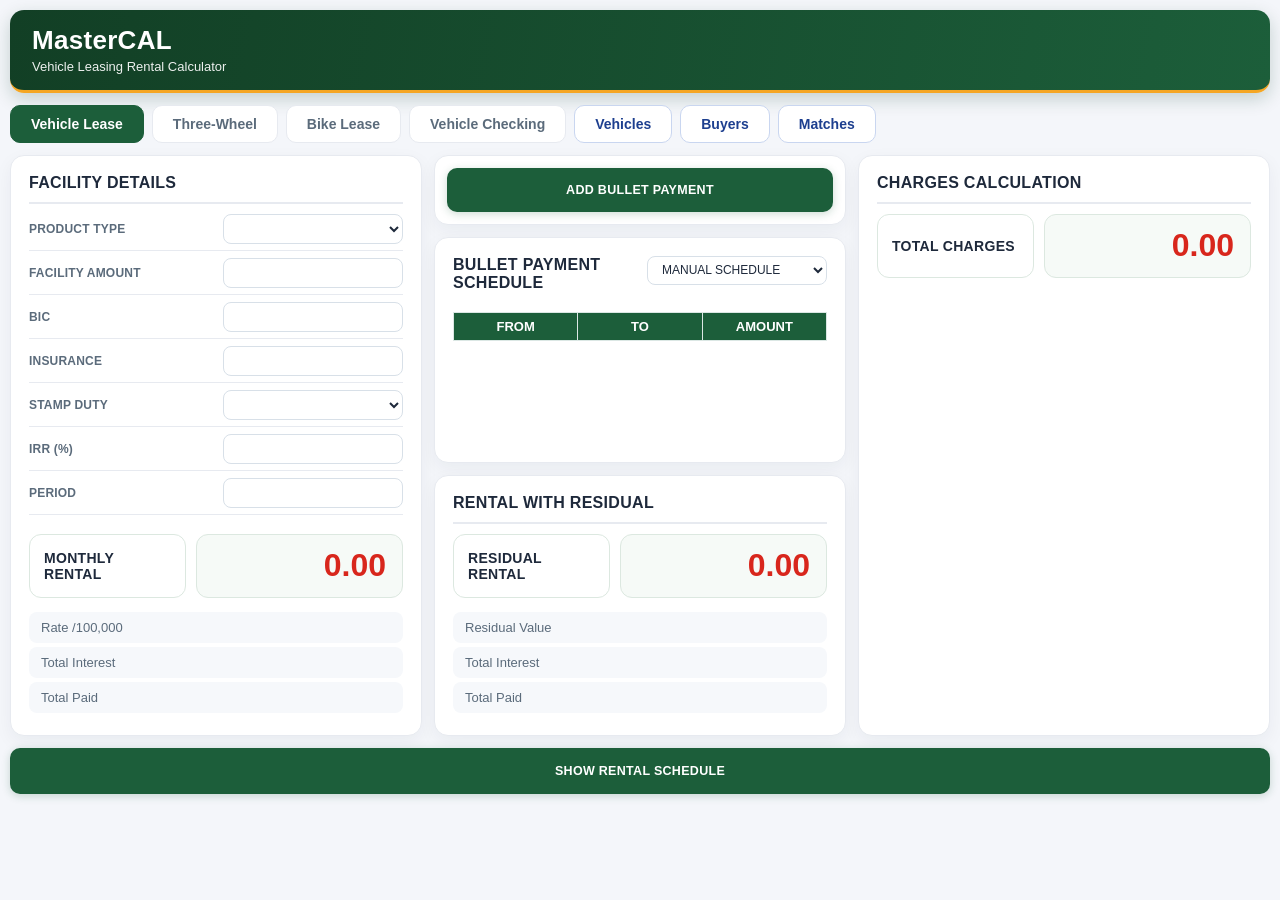
==== commit e2c3b8f8: "Bump app shell version for bike RMV update" ====
--- a/index.html
+++ b/index.html
@@ -293,7 +293,7 @@
 <!-- END .page -->
 
 
-<script src="app.js?v=90"></script>
+<script src="app.js?v=92"></script>
 
 <script>
   /* Register the service worker (PWA install + offline shell). */
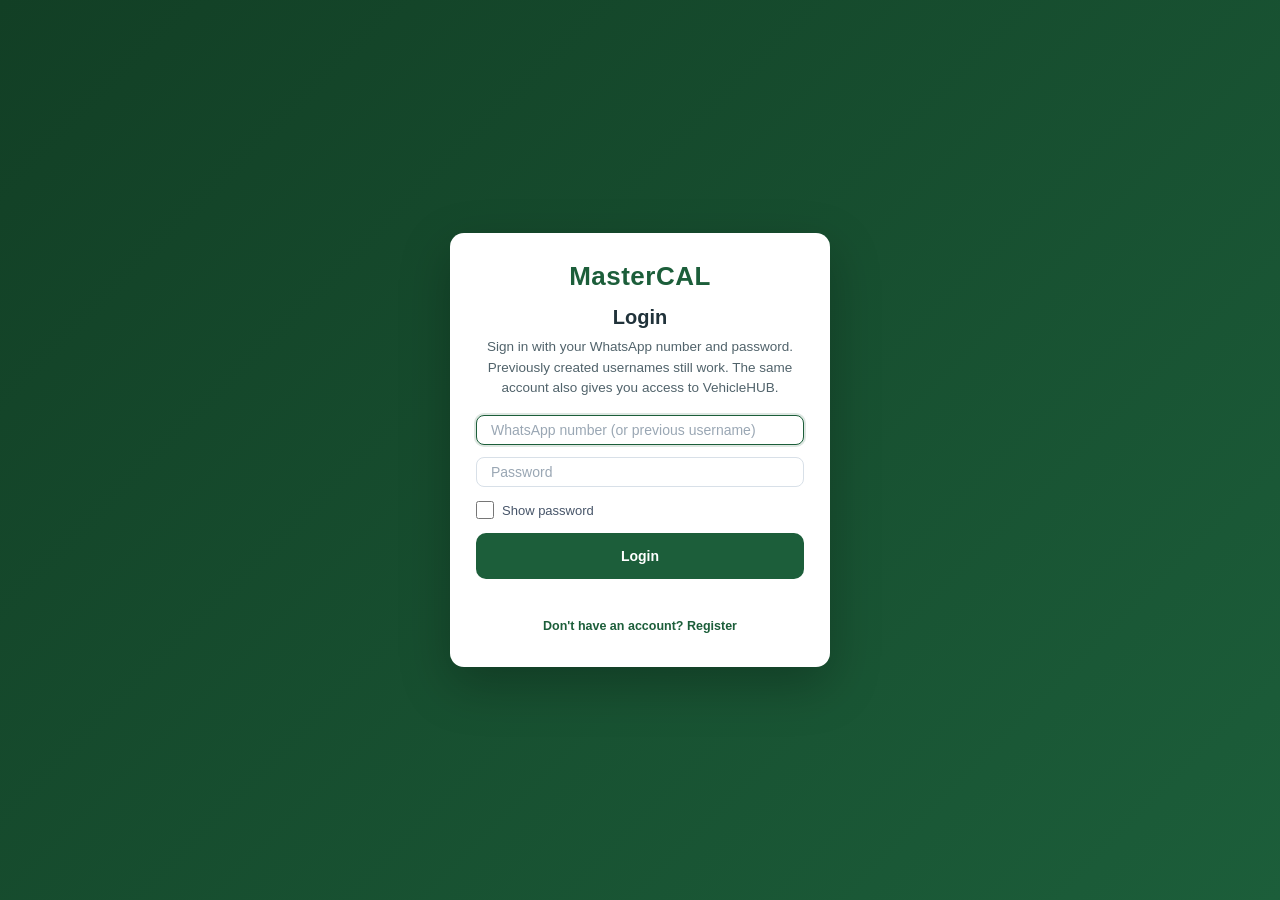
==== commit 4dcb00d3: "Load corrected app script version" ====
--- a/index.html
+++ b/index.html
@@ -293,7 +293,7 @@
 <!-- END .page -->
 
 
-<script src="app.js?v=92"></script>
+<script src="app.js?v=93"></script>
 
 <script>
   /* Register the service worker (PWA install + offline shell). */
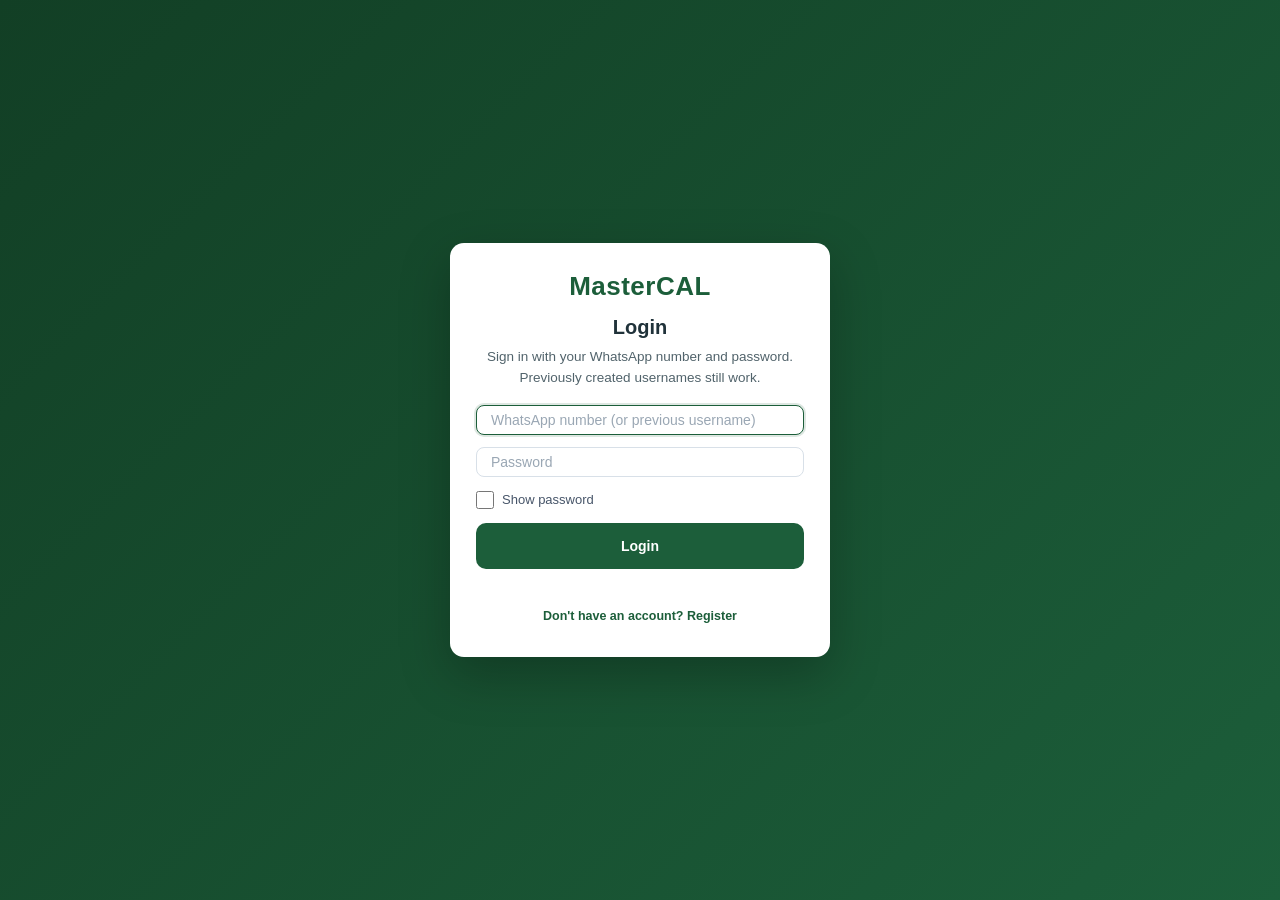
==== commit 943e0cd5: "Add files via upload" ====
--- a/index.html
+++ b/index.html
@@ -7,6 +7,19 @@
   <meta name="viewport" content="width=device-width,initial-scale=1,viewport-fit=cover">
 
   <title>MasterCAL Pro</title>
+
+  <!-- LINK PREVIEW: the card WhatsApp (and Facebook etc.) shows when this link is shared -->
+  <meta name="description" content="MasterCAL Pro: vehicle leasing rental calculator for vehicles, three-wheelers and bikes. Install it on your phone.">
+  <meta property="og:type" content="website">
+  <meta property="og:site_name" content="MasterCAL">
+  <meta property="og:title" content="MasterCAL Pro, Vehicle Leasing Rental Calculator">
+  <meta property="og:description" content="Work out monthly rentals, initial charges and payment schedules. Open the link and install it on your phone.">
+  <meta property="og:url" content="https://drcjayawardena.github.io/MasterCAL/">
+  <meta property="og:image" content="https://drcjayawardena.github.io/MasterCAL/icons/icon-512.png">
+  <meta property="og:image:width" content="512">
+  <meta property="og:image:height" content="512">
+  <meta property="og:image:alt" content="MasterCAL logo">
+  <meta name="twitter:card" content="summary">
 
   <!-- PWA -->
   <link rel="manifest" href="manifest.json">
@@ -41,6 +54,13 @@
 <div id="loading" class="loading">
   <div class="spinner"></div>
   <div class="loadingText" id="loadingText">Loading…</div>
+</div>
+
+<!-- INSTALL BANNER (shown by the script at the end of this page) -->
+<div class="installBar" id="installBar" role="region" aria-label="Install MasterCAL" hidden>
+  <span id="installMsg"></span>
+  <button type="button" id="installBtn" hidden>Install app</button>
+  <button type="button" id="installClose" aria-label="Dismiss">&times;</button>
 </div>
 
 <div class="offlineBar" id="offlineBar">
@@ -284,7 +304,7 @@
     <div id="vcOut" class="vcOut"><p class="vcHint">Select the make, model and year, then tap <b>Check</b> to see a price summary of current ads on ikman.lk and riyasewana.com.</p></div>
   </div>
 
-  <!-- ============ VEHICLEHUB SECTIONS ============ -->
+  <!-- ============ VEHICLEHUB SECTIONS (standalone app, embedded without its sidebar) ============ -->
   <div id="hubPanel" class="hubPanel" hidden>
     <iframe id="hubFrame" class="hubFrame" title="VehicleHUB section" loading="lazy"></iframe>
   </div>
@@ -293,7 +313,7 @@
 <!-- END .page -->
 
 
-<script src="app.js?v=93"></script>
+<script src="app.js?v=97"></script>
 
 <script>
   /* Register the service worker (PWA install + offline shell). */
@@ -306,6 +326,61 @@
   }
 </script>
 
+<script>
+  /* Install banner.
+     Android / desktop Chrome: the browser says when the app can be installed (beforeinstallprompt),
+       the "Install app" button then opens the browser's own install dialog.
+     iPhone: there is no such event, so the banner tells how to use Share > Add to Home Screen.
+     Not shown when the app is already installed; "x" hides it for 7 days. */
+  (function () {
+    var HIDE_KEY = "mc_install_hide_until", DAY = 864e5;
+    var bar = document.getElementById("installBar"), msg = document.getElementById("installMsg");
+    var btn = document.getElementById("installBtn"), close = document.getElementById("installClose");
+    var deferred = null;
+
+    function installed() {
+      return (window.matchMedia && window.matchMedia("(display-mode: standalone)").matches) || window.navigator.standalone === true;
+    }
+    function snoozed() {
+      try { return Number(localStorage.getItem(HIDE_KEY) || 0) > Date.now(); } catch (e) { return false; }
+    }
+    function show(text, withButton) {
+      if (installed() || snoozed()) return;
+      msg.textContent = text;
+      btn.hidden = !withButton;
+      bar.hidden = false;
+    }
+
+    window.addEventListener("beforeinstallprompt", function (e) {
+      e.preventDefault();
+      deferred = e;
+      show("Install MasterCAL on this device for quick access.", true);
+    });
+    window.addEventListener("appinstalled", function () { deferred = null; bar.hidden = true; });
+
+    btn.addEventListener("click", function () {
+      if (!deferred) return;
+      deferred.prompt();
+      deferred.userChoice.then(function () { deferred = null; bar.hidden = true; });
+    });
+    close.addEventListener("click", function () {
+      bar.hidden = true;
+      try { localStorage.setItem(HIDE_KEY, String(Date.now() + 7 * DAY)); } catch (e) {}
+    });
+
+    var ua = navigator.userAgent || "";
+    var ios = /iPad|iPhone|iPod/.test(ua) || (navigator.platform === "MacIntel" && navigator.maxTouchPoints > 1);
+    if (ios) {
+      show("To install: tap Share, then Add to Home Screen. If this opened inside WhatsApp, open it in Safari first.", false);
+    } else if (/Android/.test(ua)) {
+      /* No install event after a few seconds usually means the page is inside another app's browser. */
+      setTimeout(function () {
+        if (!deferred) show("To install: open this page in Chrome, tap the menu (three dots), then Install app.", false);
+      }, 4000);
+    }
+  })();
+</script>
+
 </body>
 
 </html>
--- a/styles.css
+++ b/styles.css
@@ -39,6 +39,23 @@
 }
 
 .page{ width:100%; max-width:1480px; margin:0 auto; }
+
+
+/* ---------- install banner (bottom of the screen, above the login screen too) ---------- */
+.installBar{
+  position:fixed; left:12px; right:12px; bottom:calc(12px + env(safe-area-inset-bottom,0px));
+  z-index:100000; max-width:560px; margin:0 auto;
+  display:flex; align-items:center; gap:10px;
+  background:var(--brand-700); color:#fff;
+  border-radius:12px; padding:10px 12px;
+  box-shadow:0 8px 24px rgba(0,0,0,.28);
+  font-size:14px; line-height:1.35;
+}
+.installBar[hidden]{ display:none; }
+.installBar span{ flex:1; }
+.installBar button{ border:0; border-radius:8px; cursor:pointer; font:inherit; }
+#installBtn{ background:#fff; color:var(--brand-700); font-weight:700; padding:8px 14px; white-space:nowrap; }
+#installClose{ background:transparent; color:#fff; font-size:22px; line-height:1; padding:2px 8px; }
 
 
 /* ---------- offline banner ---------- */
@@ -134,9 +151,6 @@
   margin-bottom:5px;
 }
 
-/* spacer between the two summary cards (stacked view) */
-.summarySpacer{ height:14px; }
-
 /* ---------- grid lines between rows inside cards ---------- */
 .facility .field,
 .tw-card .field{
@@ -238,11 +252,6 @@
 .addBulletPaymentButton:hover,
 .rentalScheduleToggle:hover{ background:var(--brand-700); }
 
-/* buttons pinned to the bottom of a card */
-.chargesButtons{ margin-top:auto; padding-top:14px; display:flex; flex-direction:column; gap:8px; }
-.chargesButtons .addBulletPaymentButton,
-.chargesButtons .rentalScheduleToggle{ width:100%; margin:0; }
-
 /* ADD BULLET PAYMENT button: its own small card at the top of the middle column */
 .bulletButtonCard .addBulletPaymentButton{ width:100%; margin:0; }
 
@@ -413,10 +422,6 @@
 /* Initial-Charges input block sits below the summary table */
 .tw-card-inputs{ margin-top:10px; }
 
-/* dark line separating the RMV input from Total Capitalized / Flat Rate */
-.tw-cap-divider{ border-top:2px solid var(--ink); margin:10px 0 4px; }
-.tw-cap-table{ margin-top:0; }
-
 /* the "PAYMENT DETAIL" sub-heading inside a 3W card */
 .tw-card .tw-subtitle{ margin-top:12px; }
 .summaryColumn .tw-subtitle{ margin-top:12px; }
@@ -477,13 +482,6 @@
 }
 .gateBtn:hover{ background:var(--brand-700); }
 .gateBtn:disabled{ opacity:.6; cursor:default; }
-
-/* 6-digit OTP code entry */
-.gateCard input.gateCode{
-  height:36px; text-align:center; font-size:22px; font-weight:700;
-  letter-spacing:10px; padding:0;
-}
-.gateCard input.gateCode::placeholder{ letter-spacing:8px; color:#cfd8dc; }
 
 .gateBtnLink{
   width:100%; background:none; border:0; color:var(--brand);
@@ -538,7 +536,6 @@
   .scheduleTableContainer{ flex:1; min-height:0; }
 
   .summaryColumn{ display:flex; flex-direction:column; }
-  .summarySpacer{ display:none; }
   .summary,
   .bulk{ flex:0 0 auto; }
   .summaryTable, .chargesTable{ border-spacing:0 4px; }
